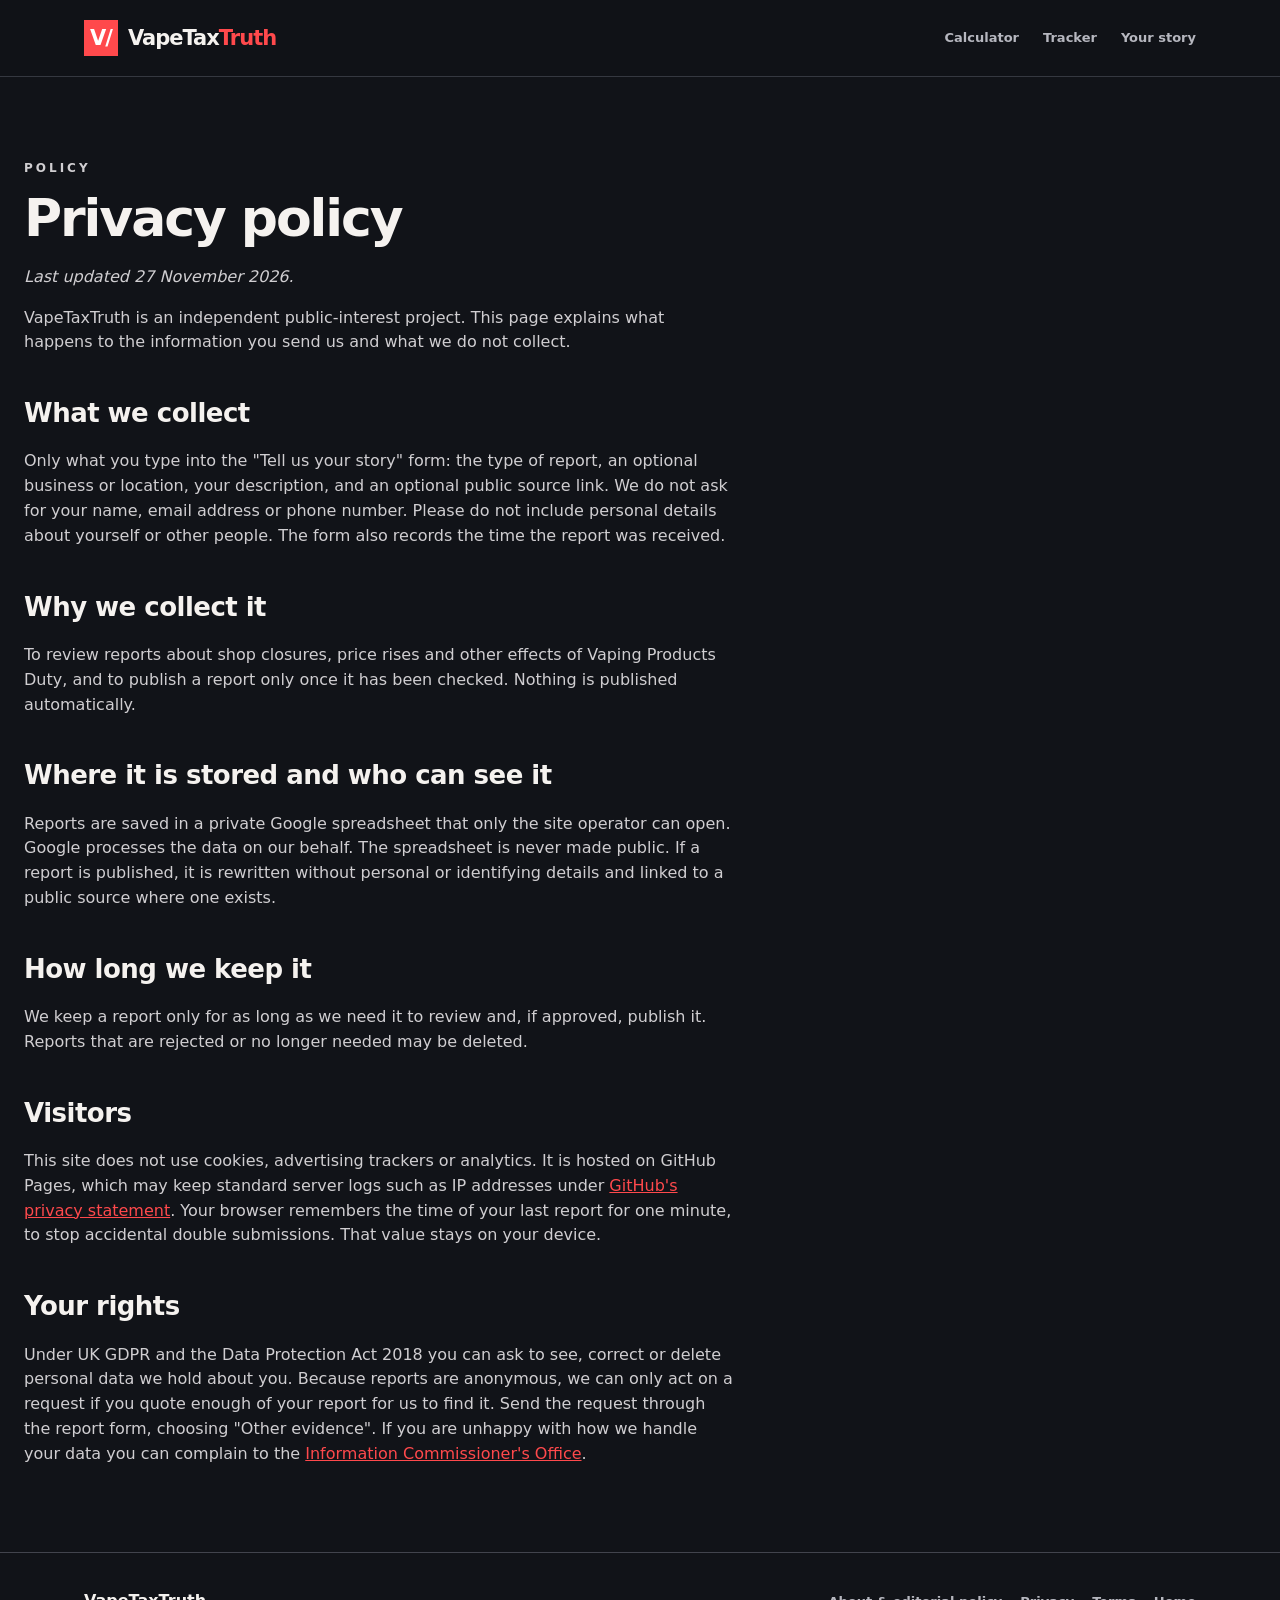
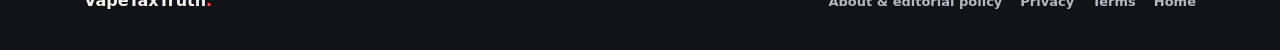
==== privacy.html @ dd8ce060 "Fix report form, news feed and registers; add policy pages and SEO - Form: submit with fetch and con" ====
<!doctype html>
<html lang="en"><head><meta charset="utf-8"><meta name="viewport" content="width=device-width,initial-scale=1"><meta name="theme-color" content="#111318">
<meta name="description" content="How VapeTaxTruth handles reports and visitor data."><title>Privacy policy | VapeTaxTruth</title>
<link rel="canonical" href="https://scarab0793.github.io/VapeTaxTruth/privacy.html"><link rel="icon" type="image/svg+xml" href="./favicon.svg"><link rel="stylesheet" href="./styles.css"></head>
<body><header><div class="wrap top"><a class="logo" href="./"><span class="mark">V/</span>VapeTax<span>Truth</span></a><nav aria-label="Primary"><a href="./#calculator">Calculator</a><a href="./#tracker">Tracker</a><a href="./#submit">Your story</a></nav></div></header>
<main class="doc"><p class="eyebrow">POLICY</p><h1>Privacy policy</h1>
<p><em>Last updated 27 November 2026.</em></p>
<p>VapeTaxTruth is an independent public-interest project. This page explains what happens to the information you send us and what we do not collect.</p>
<h2>What we collect</h2>
<p>Only what you type into the "Tell us your story" form: the type of report, an optional business or location, your description, and an optional public source link. We do not ask for your name, email address or phone number. Please do not include personal details about yourself or other people. The form also records the time the report was received.</p>
<h2>Why we collect it</h2>
<p>To review reports about shop closures, price rises and other effects of Vaping Products Duty, and to publish a report only once it has been checked. Nothing is published automatically.</p>
<h2>Where it is stored and who can see it</h2>
<p>Reports are saved in a private Google spreadsheet that only the site operator can open. Google processes the data on our behalf. The spreadsheet is never made public. If a report is published, it is rewritten without personal or identifying details and linked to a public source where one exists.</p>
<h2>How long we keep it</h2>
<p>We keep a report only for as long as we need it to review and, if approved, publish it. Reports that are rejected or no longer needed may be deleted.</p>
<h2>Visitors</h2>
<p>This site does not use cookies, advertising trackers or analytics. It is hosted on GitHub Pages, which may keep standard server logs such as IP addresses under <a href="https://docs.github.com/en/site-policy/privacy-policies/github-general-privacy-statement">GitHub's privacy statement</a>. Your browser remembers the time of your last report for one minute, to stop accidental double submissions. That value stays on your device.</p>
<h2>Your rights</h2>
<p>Under UK GDPR and the Data Protection Act 2018 you can ask to see, correct or delete personal data we hold about you. Because reports are anonymous, we can only act on a request if you quote enough of your report for us to find it. Send the request through the report form, choosing "Other evidence". If you are unhappy with how we handle your data you can complain to the <a href="https://ico.org.uk/">Information Commissioner's Office</a>.</p>
</main><footer><div class="wrap foot"><b>VapeTaxTruth<span>.</span></b><nav class="footlinks" aria-label="Site policies"><a href="./editorial.html">About &amp; editorial policy</a><a href="./privacy.html">Privacy</a><a href="./terms.html">Terms</a><a href="./">Home</a></nav></div></footer></body></html>
---- styles.css ----
:root{color-scheme:dark;--bg:#111318;--surface:#1b1e25;--edge:#383b44;--text:#f5f2ef;--muted:#b6b7bf;--red:#ff494c;--gold:#f7b653}*{box-sizing:border-box}html{scroll-behavior:smooth}body{margin:0;background:var(--bg);color:var(--text);font-family:Inter,system-ui,-apple-system,Segoe UI,sans-serif;line-height:1.55}a{color:inherit}button,input{font:inherit}.wrap{max-width:1160px;padding:0 24px;margin:auto}.skip{position:absolute;left:-9999px}.skip:focus{left:8px;top:8px;z-index:5;background:white;color:black;padding:8px}header{background:#111318ed;position:sticky;top:0;border-bottom:1px solid #353840;z-index:10;backdrop-filter:blur(12px)}.top{display:flex;align-items:center;justify-content:space-between;gap:20px;min-height:76px}.logo{text-decoration:none;font-size:21px;font-weight:900;letter-spacing:-1px}.logo span:last-child,footer span{color:var(--red)}.mark{color:#fff;background:var(--red);padding:6px;margin-right:10px;font-weight:900}nav{display:flex;gap:24px}nav a{text-decoration:none;font-size:13px;font-weight:700;color:var(--muted)}nav a:hover,a:hover{color:var(--red)}.hero{background:radial-gradient(circle at 95% 4%,#5b1d26 0,transparent 45%),linear-gradient(110deg,#101217,#1a1c22);padding:95px 0 58px}.eyebrow,.kicker{color:var(--red);letter-spacing:3px;font-weight:900;font-size:12px}.hero h1{font-size:clamp(55px,9vw,118px);line-height:.93;letter-spacing:-.07em;margin:22px 0 29px;font-weight:950}.hero h1 em,h2 em{color:var(--red);font-style:normal}.lead{max-width:750px;font-size:clamp(17px,2.2vw,22px);color:#d0ced1}.heroactions{display:flex;gap:14px;flex-wrap:wrap;margin:35px 0 67px}.btn{display:inline-block;border:1px solid var(--red);border-radius:3px;padding:15px 21px;background:var(--red);color:#fff;font-weight:850;text-decoration:none;cursor:pointer;text-align:center}.btn:hover{background:#ec3038;color:#fff}.btn.ghost{background:transparent;color:#fff;border-color:#757780}.btn.secondary{width:100%;margin-top:20px;background:transparent}.stats{display:flex;gap:45px;flex-wrap:wrap;border-top:1px solid #494a50;padding-top:25px}.stats div{display:flex;flex-direction:column}.stats b{font-size:27px}.stats small{color:var(--muted);text-transform:uppercase;letter-spacing:1px}.section{padding:90px 0}.section.alt{background:#1a1d24}.section h2{font-size:clamp(38px,5vw,60px);line-height:1.1;letter-spacing:-.045em;margin:14px 0 15px}.sub{max-width:790px;color:var(--muted);font-size:17px;margin-bottom:33px}.panel{background:#20232b;border:1px solid #4b4d57;border-radius:9px;overflow:hidden}.tabs{display:flex;border-bottom:1px solid var(--edge)}.tabs button{background:transparent;border:0;flex:1;color:#b6b7bf;padding:22px 12px;cursor:pointer;font-weight:850}.tabs button.active{color:#fff;background:#32343e;box-shadow:inset 0 -4px var(--red)}.calcgrid{display:grid;grid-template-columns:1fr 1fr;gap:30px;padding:30px}label{display:block;font-weight:750;font-size:14px;margin-bottom:18px}label span{font-weight:400;color:#b4b6be;float:right}input[type=number]{width:100%;margin-top:8px;padding:13px;border:1px solid #565964;background:#111318;border-radius:4px;color:#fff}input[type=range]{width:100%;accent-color:var(--red);display:block;margin-top:15px}.check{display:flex;gap:10px;align-items:center;font-weight:400}.check input{accent-color:var(--red)}.smallbtn{border:1px solid #666a75;background:transparent;color:#fff;padding:9px 16px;cursor:pointer;border-radius:3px}.result{background:#15171c;padding:28px;border-radius:6px}.total{font-size:clamp(40px,5vw,65px);line-height:1.2;color:var(--red);display:block;letter-spacing:-3px;margin:12px 0 22px}.comparison{display:flex;justify-content:space-between;gap:20px}.comparison div{display:grid}.comparison span,.metric span{color:var(--muted)}.comparison b{font-size:21px}.bar{height:13px;background:#5e6069;border-radius:8px;overflow:hidden;display:flex;margin:25px 0}.bar span:first-child{background:#a4a5ad}.bar span:last-child{background:var(--red)}.metric{padding:12px 0;border-bottom:1px solid #3a3d47;display:flex;gap:12px;justify-content:space-between}.fine{font-size:12px;color:#aaaeba;line-height:1.7}.cards{display:grid;grid-template-columns:repeat(3,1fr);gap:18px}.info{padding:27px;background:#111318;border:1px solid #454852;min-height:320px}.tag{display:inline-block;font-size:10px;font-weight:900;letter-spacing:1.4px;padding:6px 9px;border:1px solid #777}.verified{color:#83dfb2;border-color:#3d8d65}.question{color:var(--gold);border-color:#9a783a}.info h3{font-size:24px;line-height:1.15}.info p,.impactitem p{color:var(--muted)}.info a{color:var(--red);font-weight:700}.impactgrid{display:grid;grid-template-columns:repeat(3,1fr);gap:25px}.impactitem{border-top:3px solid var(--red);padding-top:20px}.impactitem .number{font-weight:950;font-size:36px;color:#737780}.impactitem h3{font-size:24px}.callout{margin-top:42px;border:1px solid #595d69;padding:28px;background:#20232b}.callout p{color:var(--muted)}.sources{display:grid;grid-template-columns:repeat(2,1fr);gap:15px;margin:30px 0}.sources a{display:flex;flex-direction:column;gap:5px;text-decoration:none;border:1px solid #444853;padding:19px;background:#111318}.sources small{color:var(--red)}footer{padding:36px 0;border-top:1px solid #42444d}.foot{display:flex;align-items:center;justify-content:space-between;gap:20px}.foot p{color:var(--muted);font-size:13px}.foot a{font-size:13px;color:var(--red)}@media(max-width:760px){nav{gap:10px;flex-wrap:wrap}nav a{font-size:11px}.top{align-items:flex-start;padding-top:14px;padding-bottom:14px;flex-direction:column}.hero{padding:67px 0 45px}.calcgrid,.cards,.impactgrid,.sources{grid-template-columns:1fr}.calcgrid{padding:15px}.stats{gap:20px}.stats b{font-size:21px}.foot{align-items:flex-start;flex-direction:column}.section{padding:60px 0}}.scope{border:1px solid #454852;border-radius:4px;margin:4px 0 18px;padding:12px 16px 4px}.scope legend{font-size:13px;font-weight:750;padding:0 6px}.scope .check{margin-bottom:10px}
select{border:1px solid #565964;background:#111318;color:#fff;border-radius:4px;padding:10px;font:inherit}
.filters{display:flex;gap:14px;flex-wrap:wrap;margin:14px 0}.filters label{font-weight:700;font-size:13px;margin:0}.filters select{display:block;margin-top:6px;min-width:130px}
.yearchart{margin:10px 0}.yearrow{display:grid;grid-template-columns:42px 1fr 24px;align-items:center;gap:8px;font-size:13px;color:var(--muted);margin:5px 0}.yearrow i{display:block;height:9px;background:var(--red);border-radius:2px}.yearrow b{color:#fff;text-align:right}
.record{margin:0 0 14px;padding-bottom:12px;border-bottom:1px solid #2e313a;font-size:14px}.record b{display:block;color:#fff;font-weight:700}.record small{display:block;color:var(--muted);margin:2px 0 4px}#lobby-list{max-height:380px;overflow:auto;padding-right:6px}
.formstatus{min-height:1.5em;font-weight:700;margin:14px 0 0}.formstatus.ok{color:#83dfb2}.formstatus.error{color:#ff8a8c}.formstatus.warn{color:var(--gold)}.formstatus.info{color:var(--muted)}
#news-items a small{color:var(--muted)}
.foot{flex-wrap:wrap}.footlinks{display:flex;gap:18px;flex-wrap:wrap}.footlinks a{font-size:13px;color:var(--muted);text-decoration:none}.footlinks a:hover{color:var(--red)}
.doc{max-width:760px;padding:70px 24px}.doc h1{font-size:clamp(34px,5vw,52px);line-height:1.1;letter-spacing:-.04em;margin:10px 0 18px}.doc h2{font-size:26px;margin:38px 0 8px;letter-spacing:-.02em}.doc p,.doc li{color:#d0ced1}.doc a{color:var(--red)}
.info,.panel .info{min-height:0}
:focus-visible{outline:2px solid var(--gold);outline-offset:2px}
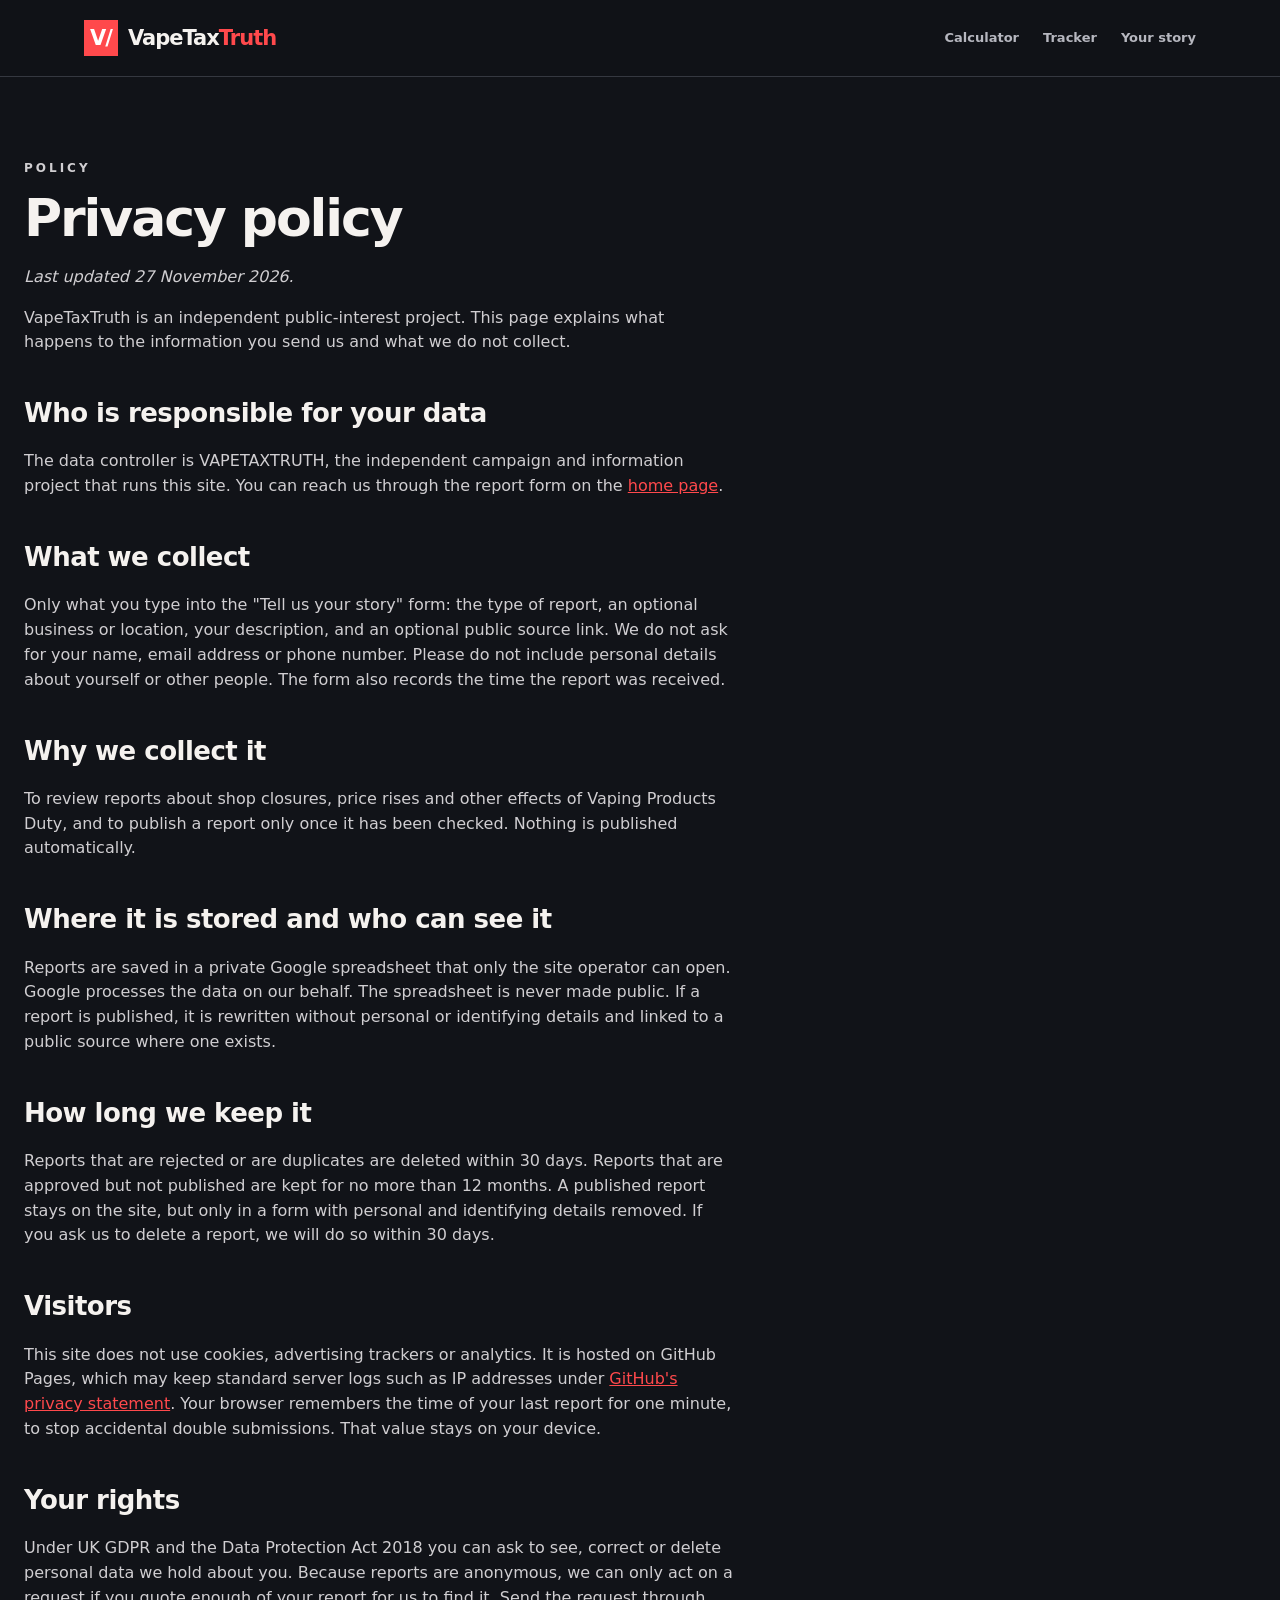
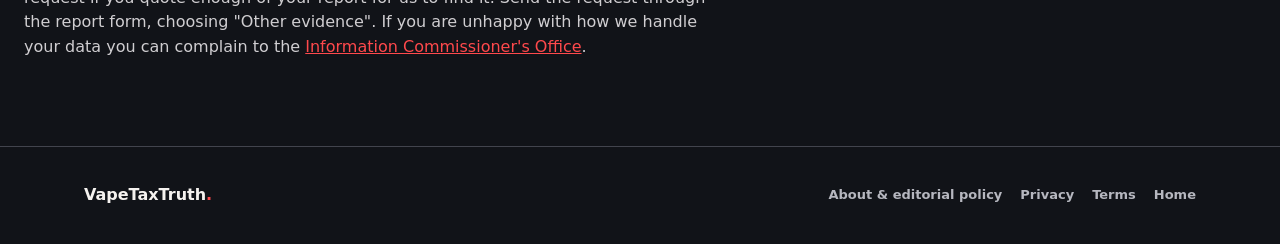
==== commit 602b8951: "Privacy policy: name data controller and set retention periods Co-Authored-By: Claude Sonnet 5.5 <no" ====
--- a/privacy.html
+++ b/privacy.html
@@ -6,6 +6,8 @@
 <main class="doc"><p class="eyebrow">POLICY</p><h1>Privacy policy</h1>
 <p><em>Last updated 27 November 2026.</em></p>
 <p>VapeTaxTruth is an independent public-interest project. This page explains what happens to the information you send us and what we do not collect.</p>
+<h2>Who is responsible for your data</h2>
+<p>The data controller is VAPETAXTRUTH, the independent campaign and information project that runs this site. You can reach us through the report form on the <a href="./#submit">home page</a>.</p>
 <h2>What we collect</h2>
 <p>Only what you type into the "Tell us your story" form: the type of report, an optional business or location, your description, and an optional public source link. We do not ask for your name, email address or phone number. Please do not include personal details about yourself or other people. The form also records the time the report was received.</p>
 <h2>Why we collect it</h2>
@@ -13,7 +15,7 @@
 <h2>Where it is stored and who can see it</h2>
 <p>Reports are saved in a private Google spreadsheet that only the site operator can open. Google processes the data on our behalf. The spreadsheet is never made public. If a report is published, it is rewritten without personal or identifying details and linked to a public source where one exists.</p>
 <h2>How long we keep it</h2>
-<p>We keep a report only for as long as we need it to review and, if approved, publish it. Reports that are rejected or no longer needed may be deleted.</p>
+<p>Reports that are rejected or are duplicates are deleted within 30 days. Reports that are approved but not published are kept for no more than 12 months. A published report stays on the site, but only in a form with personal and identifying details removed. If you ask us to delete a report, we will do so within 30 days.</p>
 <h2>Visitors</h2>
 <p>This site does not use cookies, advertising trackers or analytics. It is hosted on GitHub Pages, which may keep standard server logs such as IP addresses under <a href="https://docs.github.com/en/site-policy/privacy-policies/github-general-privacy-statement">GitHub's privacy statement</a>. Your browser remembers the time of your last report for one minute, to stop accidental double submissions. That value stays on your device.</p>
 <h2>Your rights</h2>
